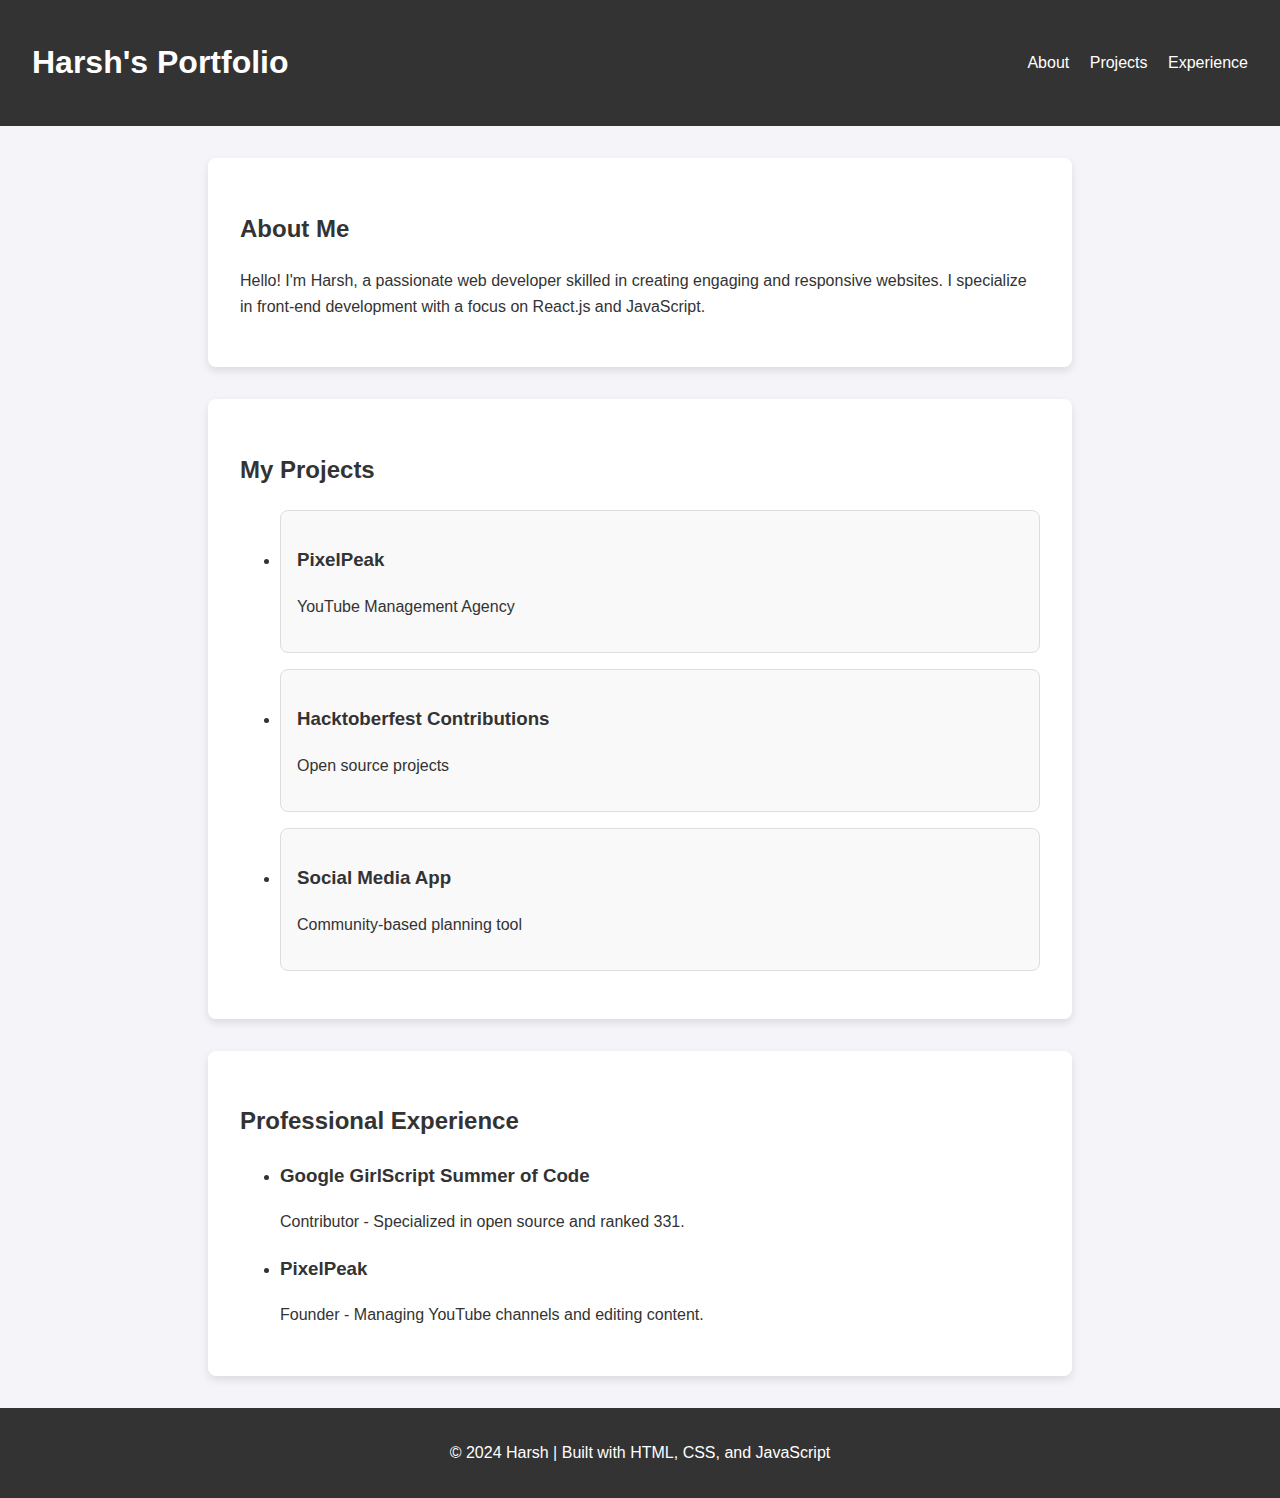
==== Task3_Portfolio/index.html @ 1e0ef89e "added task files" ====
<!DOCTYPE html>
<html lang="en">
<head>
  <meta charset="UTF-8">
  <meta name="viewport" content="width=device-width, initial-scale=1.0">
  <title>Harsh's Portfolio</title>
  <link rel="stylesheet" href="styles.css">
</head>
<body>
  <header class="header">
    <h1>Harsh's Portfolio</h1>
    <nav>
      <a href="#about">About</a>
      <a href="#projects">Projects</a>
      <a href="#experience">Experience</a>
    </nav>
  </header>

  <main>
    <!-- About Section -->
    <section id="about" class="section">
      <h2>About Me</h2>
      <p>
        Hello! I'm Harsh, a passionate web developer skilled in creating
        engaging and responsive websites. I specialize in front-end development
        with a focus on React.js and JavaScript.
      </p>
    </section>

    <!-- Projects Section -->
    <section id="projects" class="section">
      <h2>My Projects</h2>
      <ul id="project-list"></ul>
    </section>

    <!-- Experience Section -->
    <section id="experience" class="section">
      <h2>Professional Experience</h2>
      <ul>
        <li>
          <h3>Google GirlScript Summer of Code</h3>
          <p>Contributor - Specialized in open source and ranked 331.</p>
        </li>
        <li>
          <h3>PixelPeak</h3>
          <p>Founder - Managing YouTube channels and editing content.</p>
        </li>
      </ul>
    </section>
  </main>

  <footer class="footer">
    <p>© 2024 Harsh | Built with HTML, CSS, and JavaScript</p>
  </footer>

  <script src="script.js"></script>
</body>
</html>
---- Task3_Portfolio/styles.css ----
/* General Styles */
body {
    margin: 0;
    font-family: "Arial", sans-serif;
    color: #333;
    background: #f4f4f9;
    line-height: 1.6;
  }
  
  /* Header */
  .header {
    background: #333;
    color: white;
    padding: 1rem 2rem;
    display: flex;
    justify-content: space-between;
    align-items: center;
    position: sticky;
    top: 0;
    z-index: 1000;
  }
  
  .header nav a {
    color: white;
    margin-left: 1rem;
    text-decoration: none;
  }
  
  .header nav a:hover {
    text-decoration: underline;
  }
  
  /* Section */
  .section {
    padding: 2rem;
    margin: 2rem auto;
    max-width: 800px;
    background: white;
    border-radius: 8px;
    box-shadow: 0 4px 8px rgba(0, 0, 0, 0.1);
  }
  
  /* Project List */
  #project-list li {
    background: #f9f9f9;
    margin-bottom: 1rem;
    padding: 1rem;
    border: 1px solid #ddd;
    border-radius: 8px;
  }
  
  /* Footer */
  .footer {
    background: #333;
    color: white;
    text-align: center;
    padding: 1rem;
  }
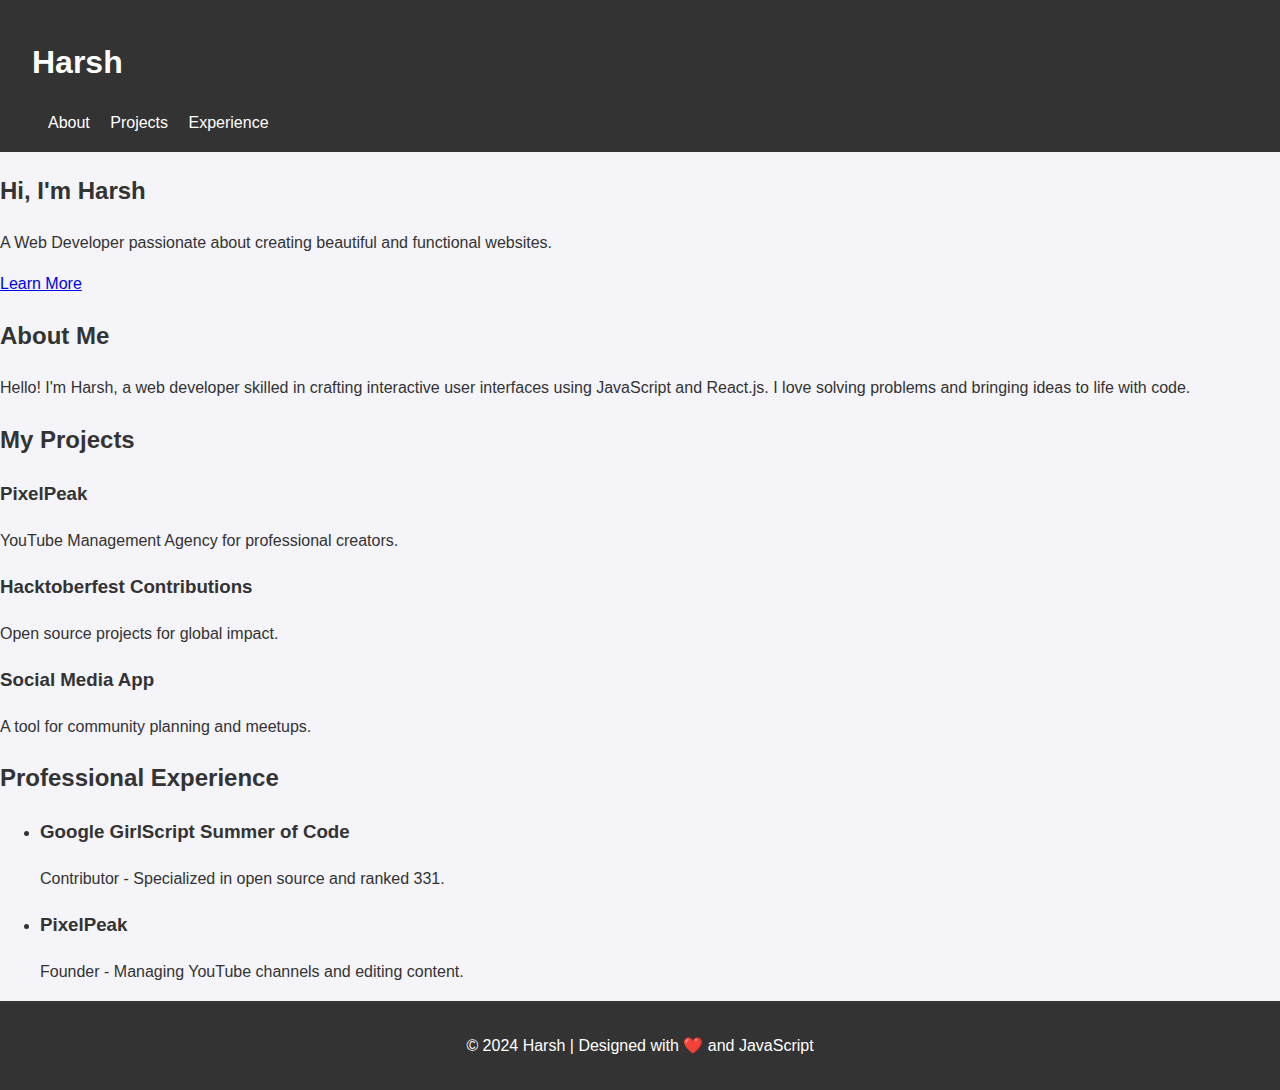
==== commit 332f93fb: "improved ux" ====
--- a/Task3_Portfolio/index.html
+++ b/Task3_Portfolio/index.html
@@ -4,53 +4,72 @@
   <meta charset="UTF-8">
   <meta name="viewport" content="width=device-width, initial-scale=1.0">
   <title>Harsh's Portfolio</title>
+  <link href="https://fonts.googleapis.com/css2?family=Roboto:wght@400;700&family=Poppins:wght@500&display=swap" rel="stylesheet">
   <link rel="stylesheet" href="styles.css">
 </head>
 <body>
   <header class="header">
-    <h1>Harsh's Portfolio</h1>
-    <nav>
-      <a href="#about">About</a>
-      <a href="#projects">Projects</a>
-      <a href="#experience">Experience</a>
-    </nav>
+    <div class="container">
+      <h1>Harsh</h1>
+      <nav>
+        <a href="#about">About</a>
+        <a href="#projects">Projects</a>
+        <a href="#experience">Experience</a>
+      </nav>
+    </div>
   </header>
 
   <main>
+    <!-- Hero Section -->
+    <section class="hero">
+      <div class="container">
+        <h2>Hi, I'm Harsh</h2>
+        <p>A Web Developer passionate about creating beautiful and functional websites.</p>
+        <a href="#about" class="btn">Learn More</a>
+      </div>
+    </section>
+
     <!-- About Section -->
-    <section id="about" class="section">
-      <h2>About Me</h2>
-      <p>
-        Hello! I'm Harsh, a passionate web developer skilled in creating
-        engaging and responsive websites. I specialize in front-end development
-        with a focus on React.js and JavaScript.
-      </p>
+    <section id="about" class="about">
+      <div class="container">
+        <h2>About Me</h2>
+        <p>
+          Hello! I'm Harsh, a web developer skilled in crafting interactive user interfaces using JavaScript and React.js.
+          I love solving problems and bringing ideas to life with code.
+        </p>
+      </div>
     </section>
 
     <!-- Projects Section -->
-    <section id="projects" class="section">
-      <h2>My Projects</h2>
-      <ul id="project-list"></ul>
+    <section id="projects" class="projects">
+      <div class="container">
+        <h2>My Projects</h2>
+        <div id="project-cards" class="project-cards"></div>
+      </div>
     </section>
 
     <!-- Experience Section -->
-    <section id="experience" class="section">
-      <h2>Professional Experience</h2>
-      <ul>
-        <li>
-          <h3>Google GirlScript Summer of Code</h3>
-          <p>Contributor - Specialized in open source and ranked 331.</p>
-        </li>
-        <li>
-          <h3>PixelPeak</h3>
-          <p>Founder - Managing YouTube channels and editing content.</p>
-        </li>
-      </ul>
+    <section id="experience" class="experience">
+      <div class="container">
+        <h2>Professional Experience</h2>
+        <ul>
+          <li>
+            <h3>Google GirlScript Summer of Code</h3>
+            <p>Contributor - Specialized in open source and ranked 331.</p>
+          </li>
+          <li>
+            <h3>PixelPeak</h3>
+            <p>Founder - Managing YouTube channels and editing content.</p>
+          </li>
+        </ul>
+      </div>
     </section>
   </main>
 
   <footer class="footer">
-    <p>© 2024 Harsh | Built with HTML, CSS, and JavaScript</p>
+    <div class="container">
+      <p>© 2024 Harsh | Designed with ❤️ and JavaScript</p>
+    </div>
   </footer>
 
   <script src="script.js"></script>
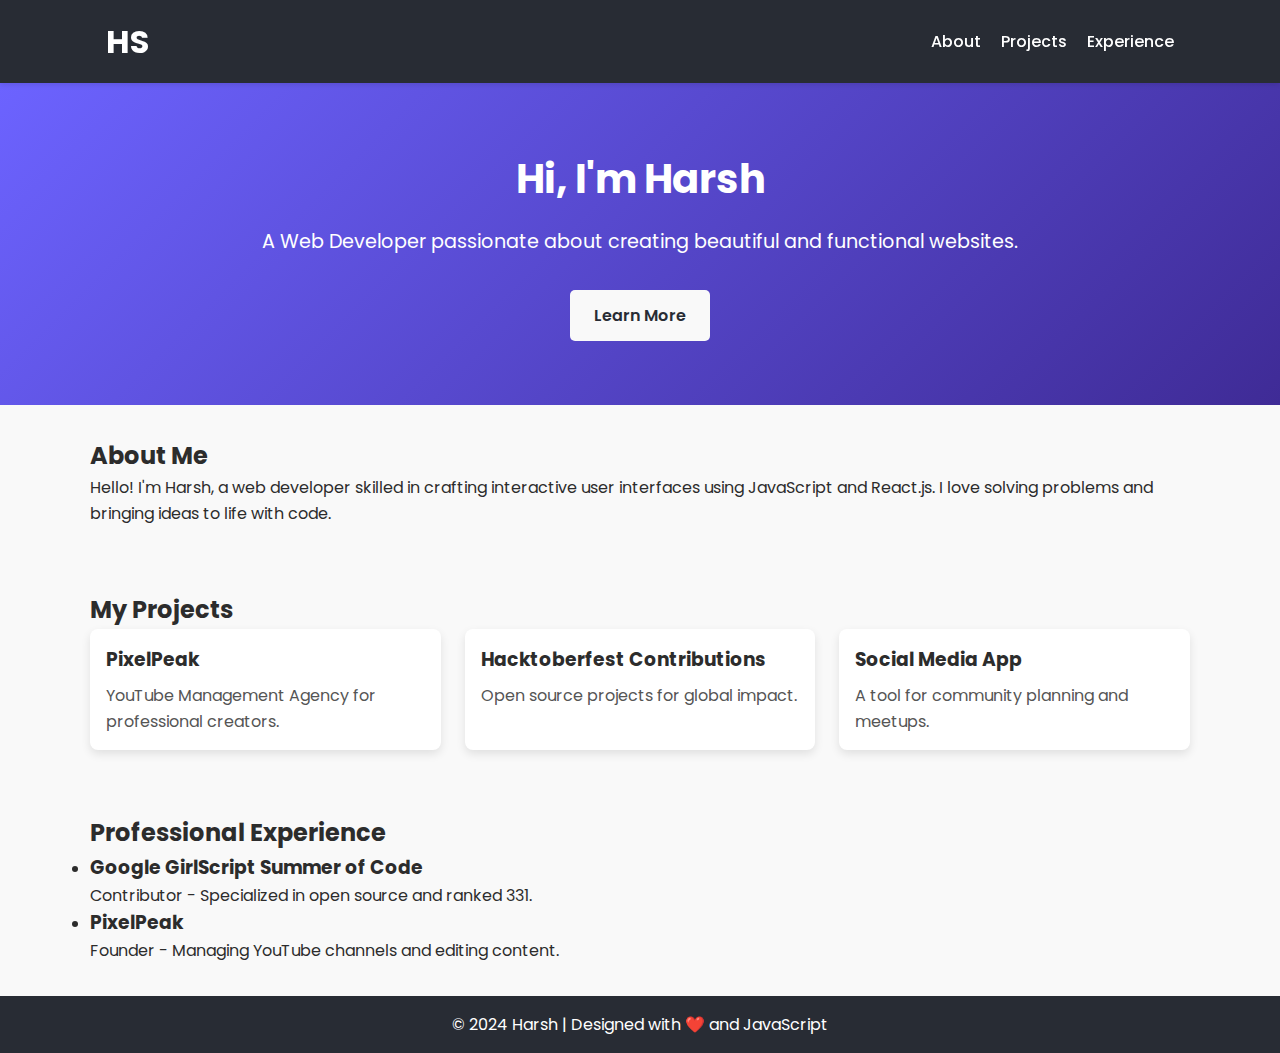
==== commit aad4d78b: "EDITED" ====
--- a/Task3_Portfolio/index.html
+++ b/Task3_Portfolio/index.html
@@ -10,7 +10,7 @@
 <body>
   <header class="header">
     <div class="container">
-      <h1>Harsh</h1>
+      <h1>HS</h1>
       <nav>
         <a href="#about">About</a>
         <a href="#projects">Projects</a>
--- a/Task3_Portfolio/styles.css
+++ b/Task3_Portfolio/styles.css
@@ -1,57 +1,121 @@
-/* General Styles */
-body {
+/* General Reset */
+* {
     margin: 0;
-    font-family: "Arial", sans-serif;
-    color: #333;
-    background: #f4f4f9;
+    padding: 0;
+    box-sizing: border-box;
+  }
+  
+  body {
+    font-family: "Poppins", sans-serif;
+    color: #2c2c2c;
+    background: #f9f9f9;
     line-height: 1.6;
   }
   
   /* Header */
   .header {
-    background: #333;
+    background: #282c34;
     color: white;
-    padding: 1rem 2rem;
+    padding: 1rem 0;
+    position: sticky;
+    top: 0;
+    z-index: 1000;
+    box-shadow: 0 2px 5px rgba(0, 0, 0, 0.1);
+  }
+  
+  .header .container {
     display: flex;
     justify-content: space-between;
     align-items: center;
-    position: sticky;
-    top: 0;
-    z-index: 1000;
+    max-width: 1100px;
+    margin: 0 auto;
+    padding: 0 1rem;
   }
   
   .header nav a {
     color: white;
     margin-left: 1rem;
     text-decoration: none;
+    font-weight: 500;
   }
   
   .header nav a:hover {
     text-decoration: underline;
   }
   
-  /* Section */
-  .section {
-    padding: 2rem;
-    margin: 2rem auto;
-    max-width: 800px;
+  /* Hero Section */
+  .hero {
+    background: linear-gradient(135deg, #6c63ff, #3f2b96);
+    color: white;
+    text-align: center;
+    padding: 4rem 1rem;
+  }
+  
+  .hero h2 {
+    font-size: 2.5rem;
+    margin-bottom: 1rem;
+  }
+  
+  .hero p {
+    font-size: 1.2rem;
+    margin-bottom: 2rem;
+  }
+  
+  .hero .btn {
+    display: inline-block;
+    background: #f9f9f9;
+    color: #282c34;
+    padding: 0.8rem 1.5rem;
+    border-radius: 5px;
+    text-decoration: none;
+    font-weight: 600;
+  }
+  
+  .hero .btn:hover {
+    background: #ffffff;
+    box-shadow: 0 4px 10px rgba(0, 0, 0, 0.1);
+  }
+  
+  /* Section Styling */
+  section {
+    padding: 2rem 1rem;
+  }
+  
+  .container {
+    max-width: 1100px;
+    margin: 0 auto;
+  }
+  
+  /* Projects Section */
+  .project-cards {
+    display: grid;
+    grid-template-columns: repeat(auto-fit, minmax(300px, 1fr));
+    gap: 1.5rem;
+  }
+  
+  .project-card {
     background: white;
     border-radius: 8px;
-    box-shadow: 0 4px 8px rgba(0, 0, 0, 0.1);
+    box-shadow: 0 4px 10px rgba(0, 0, 0, 0.1);
+    padding: 1rem;
+    transition: transform 0.3s;
   }
   
-  /* Project List */
-  #project-list li {
-    background: #f9f9f9;
-    margin-bottom: 1rem;
-    padding: 1rem;
-    border: 1px solid #ddd;
-    border-radius: 8px;
+  .project-card:hover {
+    transform: scale(1.05);
+  }
+  
+  .project-card h3 {
+    margin-bottom: 0.5rem;
+  }
+  
+  .project-card p {
+    color: #555;
   }
   
   /* Footer */
   .footer {
-    background: #333;
+    background: #282c34;
     color: white;
     text-align: center;
     padding: 1rem;
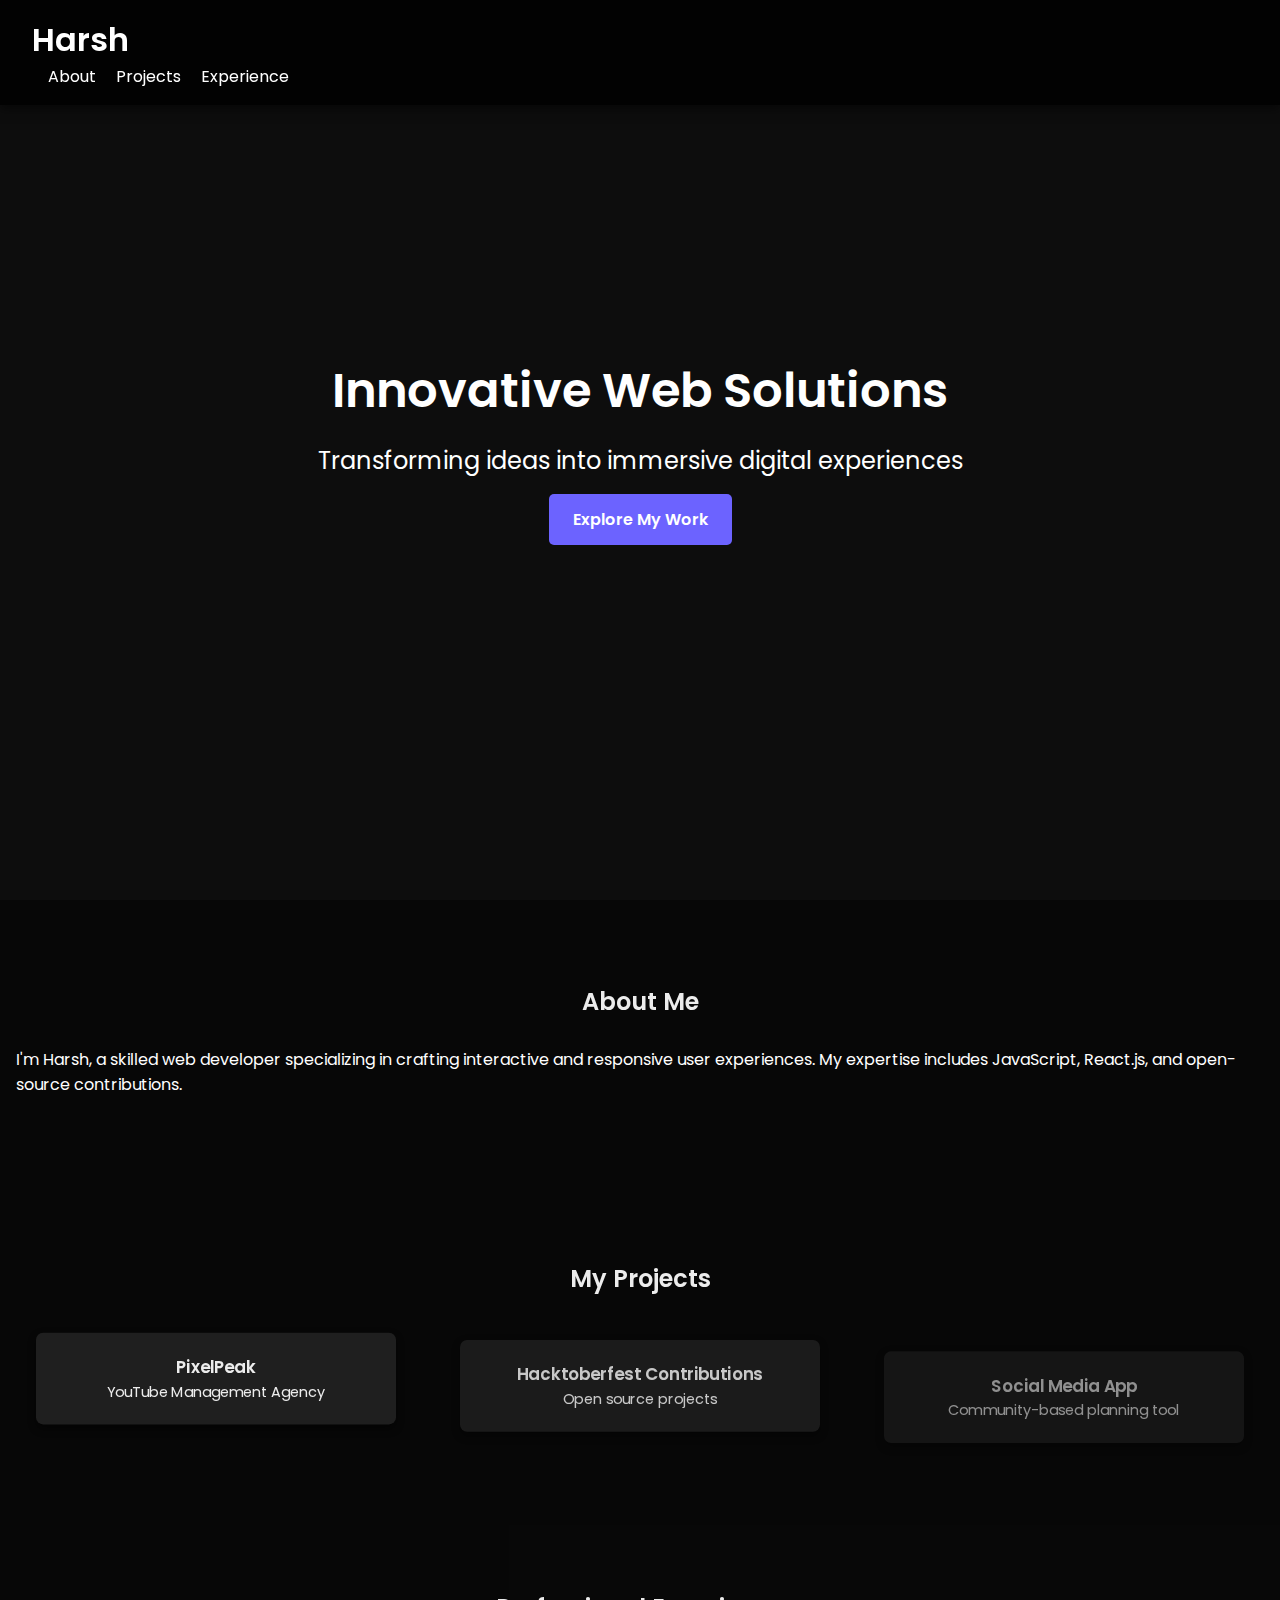
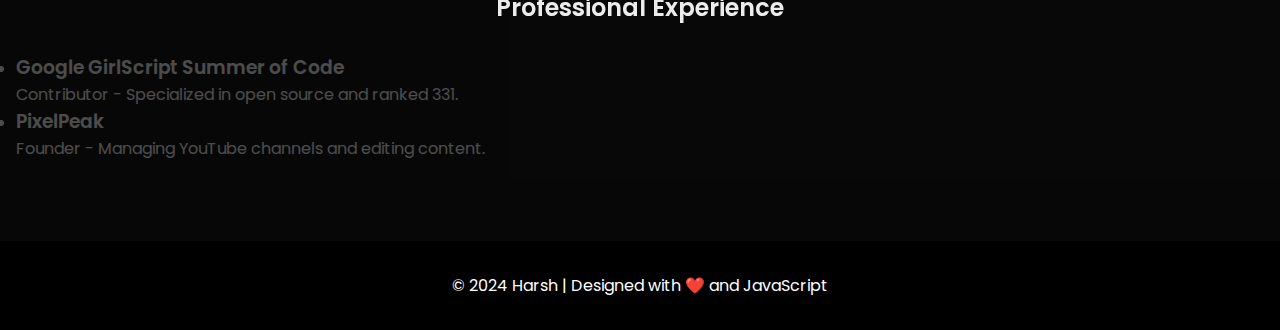
==== commit 74c55ae0: "edited" ====
--- a/Task3_Portfolio/index.html
+++ b/Task3_Portfolio/index.html
@@ -4,13 +4,14 @@
   <meta charset="UTF-8">
   <meta name="viewport" content="width=device-width, initial-scale=1.0">
   <title>Harsh's Portfolio</title>
-  <link href="https://fonts.googleapis.com/css2?family=Roboto:wght@400;700&family=Poppins:wght@500&display=swap" rel="stylesheet">
+  <link href="https://fonts.googleapis.com/css2?family=Poppins:wght@400;600&display=swap" rel="stylesheet">
   <link rel="stylesheet" href="styles.css">
 </head>
 <body>
+  <!-- Header -->
   <header class="header">
     <div class="container">
-      <h1>HS</h1>
+      <h1 class="logo">Harsh</h1>
       <nav>
         <a href="#about">About</a>
         <a href="#projects">Projects</a>
@@ -19,59 +20,59 @@
     </div>
   </header>
 
-  <main>
-    <!-- Hero Section -->
-    <section class="hero">
-      <div class="container">
-        <h2>Hi, I'm Harsh</h2>
-        <p>A Web Developer passionate about creating beautiful and functional websites.</p>
-        <a href="#about" class="btn">Learn More</a>
-      </div>
-    </section>
+  <!-- Hero Section -->
+  <section class="hero">
+    <div class="container">
+      <h2 class="hero-title">Innovative Web Solutions</h2>
+      <p class="hero-subtitle">Transforming ideas into immersive digital experiences</p>
+      <a href="#about" class="btn">Explore My Work</a>
+    </div>
+  </section>
 
-    <!-- About Section -->
-    <section id="about" class="about">
-      <div class="container">
-        <h2>About Me</h2>
-        <p>
-          Hello! I'm Harsh, a web developer skilled in crafting interactive user interfaces using JavaScript and React.js.
-          I love solving problems and bringing ideas to life with code.
-        </p>
-      </div>
-    </section>
+  <!-- About Section -->
+  <section id="about" class="about section">
+    <div class="container">
+      <h2 class="section-title">About Me</h2>
+      <p class="section-text">
+        I'm Harsh, a skilled web developer specializing in crafting interactive and responsive user experiences.
+        My expertise includes JavaScript, React.js, and open-source contributions.
+      </p>
+    </div>
+  </section>
 
-    <!-- Projects Section -->
-    <section id="projects" class="projects">
-      <div class="container">
-        <h2>My Projects</h2>
-        <div id="project-cards" class="project-cards"></div>
-      </div>
-    </section>
+  <!-- Projects Section -->
+  <section id="projects" class="projects section">
+    <div class="container">
+      <h2 class="section-title">My Projects</h2>
+      <div id="project-cards" class="project-cards"></div>
+    </div>
+  </section>
 
-    <!-- Experience Section -->
-    <section id="experience" class="experience">
-      <div class="container">
-        <h2>Professional Experience</h2>
-        <ul>
-          <li>
-            <h3>Google GirlScript Summer of Code</h3>
-            <p>Contributor - Specialized in open source and ranked 331.</p>
-          </li>
-          <li>
-            <h3>PixelPeak</h3>
-            <p>Founder - Managing YouTube channels and editing content.</p>
-          </li>
-        </ul>
-      </div>
-    </section>
-  </main>
+  <!-- Experience Section -->
+  <section id="experience" class="experience section">
+    <div class="container">
+      <h2 class="section-title">Professional Experience</h2>
+      <ul>
+        <li>
+          <h3>Google GirlScript Summer of Code</h3>
+          <p>Contributor - Specialized in open source and ranked 331.</p>
+        </li>
+        <li>
+          <h3>PixelPeak</h3>
+          <p>Founder - Managing YouTube channels and editing content.</p>
+        </li>
+      </ul>
+    </div>
+  </section>
 
+  <!-- Footer -->
   <footer class="footer">
     <div class="container">
       <p>© 2024 Harsh | Designed with ❤️ and JavaScript</p>
     </div>
   </footer>
 
+  <script src="https://cdnjs.cloudflare.com/ajax/libs/gsap/3.12.2/gsap.min.js"></script>
   <script src="script.js"></script>
 </body>
 </html>
--- a/Task3_Portfolio/styles.css
+++ b/Task3_Portfolio/styles.css
@@ -7,117 +7,184 @@
   
   body {
     font-family: "Poppins", sans-serif;
-    color: #2c2c2c;
-    background: #f9f9f9;
-    line-height: 1.6;
+    color: white;
+    background: #1a1a1a;
+    overflow-x: hidden;
+    scroll-behavior: smooth;
+  }
+  
+  h1, h2, h3 {
+    font-weight: 600;
   }
   
   /* Header */
   .header {
-    background: #282c34;
-    color: white;
-    padding: 1rem 0;
-    position: sticky;
+    position: fixed;
     top: 0;
+    width: 100%;
     z-index: 1000;
-    box-shadow: 0 2px 5px rgba(0, 0, 0, 0.1);
-  }
-  
-  .header .container {
+    background: rgba(0, 0, 0, 0.8);
+    padding: 1rem 2rem;
     display: flex;
     justify-content: space-between;
     align-items: center;
-    max-width: 1100px;
-    margin: 0 auto;
-    padding: 0 1rem;
+    box-shadow: 0 4px 10px rgba(0, 0, 0, 0.5);
   }
   
-  .header nav a {
+  .header a {
     color: white;
+    text-decoration: none;
     margin-left: 1rem;
-    text-decoration: none;
-    font-weight: 500;
   }
   
-  .header nav a:hover {
+  .header a:hover {
     text-decoration: underline;
   }
   
   /* Hero Section */
   .hero {
-    background: linear-gradient(135deg, #6c63ff, #3f2b96);
-    color: white;
+    height: 100vh;
+    display: flex;
+    justify-content: center;
+    align-items: center;
     text-align: center;
-    padding: 4rem 1rem;
+    background: url('https://source.unsplash.com/1600x900/?technology,abstract') center/cover no-repeat;
+    position: relative;
   }
   
-  .hero h2 {
-    font-size: 2.5rem;
-    margin-bottom: 1rem;
+  .hero::after {
+    content: '';
+    position: absolute;
+    top: 0;
+    left: 0;
+    width: 100%;
+    height: 100%;
+    background: rgba(0, 0, 0, 0.5); /* Dark overlay for better text visibility */
+    z-index: 1;
   }
   
-  .hero p {
-    font-size: 1.2rem;
-    margin-bottom: 2rem;
+  .hero-title, .hero-subtitle, .btn {
+    position: relative;
+    z-index: 2;
   }
   
-  .hero .btn {
+  .hero-title {
+    font-size: 3rem;
+    animation: fadeIn 1.5s ease-in-out;
+  }
+  
+  .hero-subtitle {
+    font-size: 1.5rem;
+    margin: 1rem 0;
+    animation: fadeIn 2s ease-in-out;
+  }
+  
+  .btn {
     display: inline-block;
-    background: #f9f9f9;
-    color: #282c34;
     padding: 0.8rem 1.5rem;
+    background: #6c63ff;
     border-radius: 5px;
+    color: white;
     text-decoration: none;
     font-weight: 600;
+    animation: fadeIn 2.5s ease-in-out;
   }
   
-  .hero .btn:hover {
-    background: #ffffff;
-    box-shadow: 0 4px 10px rgba(0, 0, 0, 0.1);
+  .btn:hover {
+    background: #5750d1;
   }
   
-  /* Section Styling */
-  section {
-    padding: 2rem 1rem;
+  /* Section */
+  .section {
+    padding: 5rem 1rem;
+    position: relative;
+    color: white;
   }
   
-  .container {
-    max-width: 1100px;
-    margin: 0 auto;
+  .about {
+    background: url('https://source.unsplash.com/1600x900/?coding,developer') center/cover no-repeat;
   }
   
-  /* Projects Section */
+  .projects {
+    background: url('https://source.unsplash.com/1600x900/?design,innovation') center/cover no-repeat;
+  }
+  
+  .experience {
+    background: url('https://source.unsplash.com/1600x900/?workspace,teamwork') center/cover no-repeat;
+  }
+  
+  .section::after {
+    content: '';
+    position: absolute;
+    top: 0;
+    left: 0;
+    width: 100%;
+    height: 100%;
+    background: rgba(0, 0, 0, 0.7); /* Dark overlay */
+    z-index: 1;
+  }
+  
+  .section-title, .section-text {
+    position: relative;
+    z-index: 2;
+  }
+  
+  .section-title {
+    text-align: center;
+    margin-bottom: 2rem;
+    animation: slideUp 1s ease-in-out;
+  }
+  
   .project-cards {
     display: grid;
     grid-template-columns: repeat(auto-fit, minmax(300px, 1fr));
     gap: 1.5rem;
+    position: relative;
+    z-index: 2;
   }
   
   .project-card {
-    background: white;
+    background: #222;
+    padding: 1.5rem;
     border-radius: 8px;
-    box-shadow: 0 4px 10px rgba(0, 0, 0, 0.1);
-    padding: 1rem;
+    text-align: center;
+    box-shadow: 0 4px 10px rgba(0, 0, 0, 0.5);
+    transform: scale(0.9);
     transition: transform 0.3s;
   }
   
   .project-card:hover {
-    transform: scale(1.05);
-  }
-  
-  .project-card h3 {
-    margin-bottom: 0.5rem;
-  }
-  
-  .project-card p {
-    color: #555;
+    transform: scale(1);
   }
   
   /* Footer */
   .footer {
-    background: #282c34;
+    text-align: center;
+    padding: 2rem;
+    background: #000;
     color: white;
-    text-align: center;
-    padding: 1rem;
+  }
+  
+  /* Animations */
+  @keyframes fadeIn {
+    from {
+      opacity: 0;
+      transform: translateY(20px);
+    }
+    to {
+      opacity: 1;
+      transform: translateY(0);
+    }
+  }
+  
+  @keyframes slideUp {
+    from {
+      opacity: 0;
+      transform: translateY(50px);
+    }
+    to {
+      opacity: 1;
+      transform: translateY(0);
+    }
   }
   